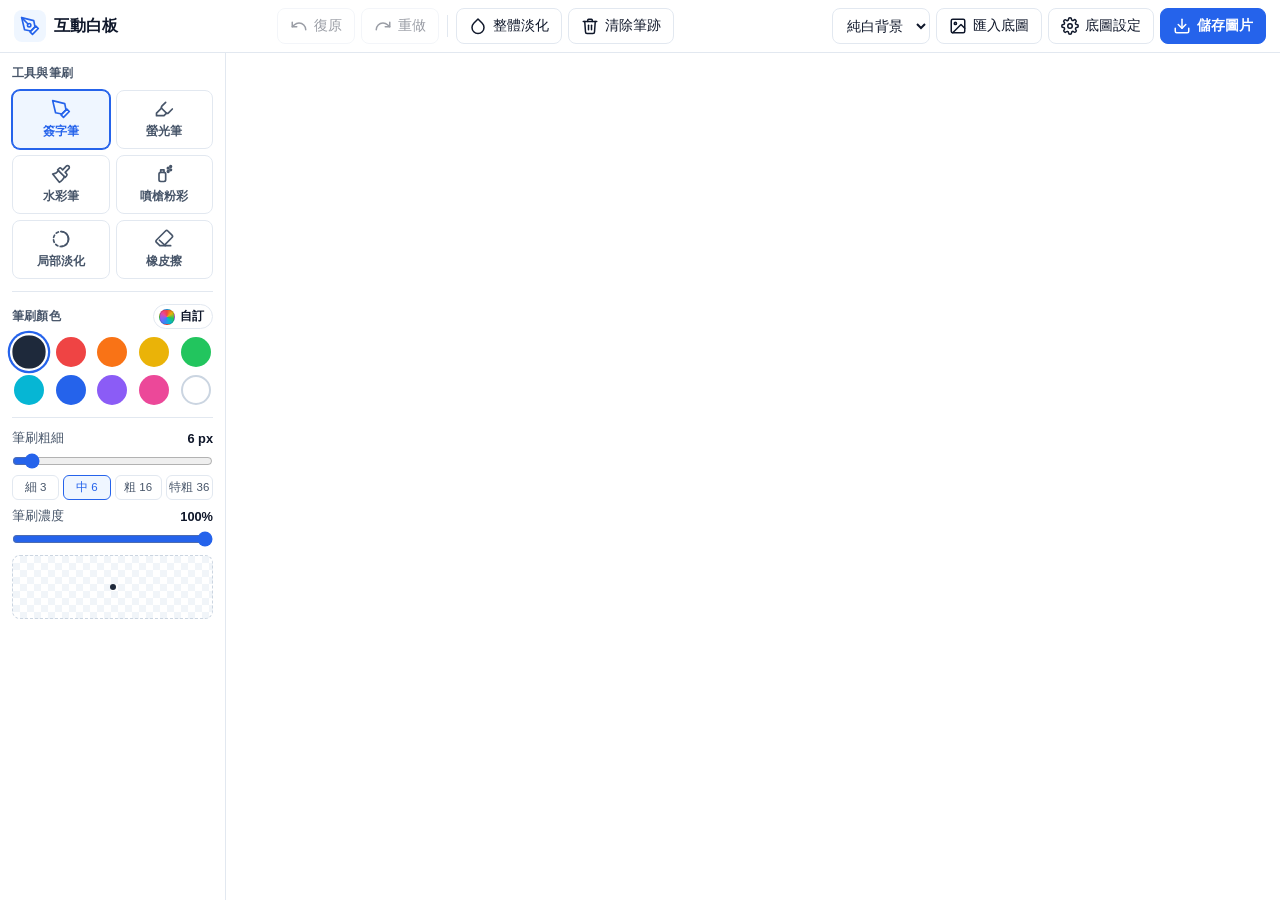
==== Whiteboard/index.html @ e8ccc360 "Add files via upload" ====
<!DOCTYPE html>
<html lang="zh-Hant">
<head>
  <meta charset="UTF-8">
  <meta name="viewport" content="width=device-width, initial-scale=1.0, maximum-scale=1.0, user-scalable=no">
  <title>互動白板 Whiteboard</title>
  <link rel="stylesheet" href="./style.css">
</head>
<body>
  <div class="app-shell" id="appShell">
    <!-- 頂部工具列：歷史紀錄、底圖管理、匯出儲存 -->
    <header class="topbar" role="banner">
      <div class="brand">
        <span class="brand-icon" aria-hidden="true">
          <svg viewBox="0 0 24 24" width="20" height="20" fill="none" stroke="currentColor" stroke-width="2" stroke-linecap="round" stroke-linejoin="round">
            <path d="M12 19l7-7 3 3-7 7-3-3z"></path>
            <path d="M18 13l-1.5-7.5L2 2l3.5 14.5L13 18l5-5z"></path>
            <path d="M2 2l7.586 7.586"></path>
            <circle cx="11" cy="11" r="2"></circle>
          </svg>
        </span>
        <span class="brand-title">互動白板</span>
      </div>

      <!-- 中段：復原 / 重做 / 整體淡化 / 清除 -->
      <div class="topbar-group" role="group" aria-label="畫布操作">
        <button type="button" class="action-btn" id="undoBtn" title="復原上一步 (Ctrl+Z)" aria-label="復原上一步" disabled>
          <svg viewBox="0 0 24 24" width="18" height="18" fill="none" stroke="currentColor" stroke-width="2" stroke-linecap="round" stroke-linejoin="round">
            <path d="M3 7v6h6"></path>
            <path d="M21 17a9 9 0 0 0-9-9 9 9 0 0 0-6 2.3L3 13"></path>
          </svg>
          <span class="btn-label">復原</span>
        </button>

        <button type="button" class="action-btn" id="redoBtn" title="重做下一步 (Ctrl+Y)" aria-label="重做下一步" disabled>
          <svg viewBox="0 0 24 24" width="18" height="18" fill="none" stroke="currentColor" stroke-width="2" stroke-linecap="round" stroke-linejoin="round">
            <path d="M21 7v6h-6"></path>
            <path d="M3 17a9 9 0 0 1 9-9 9 9 0 0 1 6 2.3l3 2.7"></path>
          </svg>
          <span class="btn-label">重做</span>
        </button>

        <span class="divider" aria-hidden="true"></span>

        <button type="button" class="action-btn" id="fadeAllBtn" title="將目前所有筆跡整體淡化 25%（不影響底圖）" aria-label="整體淡化筆跡">
          <svg viewBox="0 0 24 24" width="18" height="18" fill="none" stroke="currentColor" stroke-width="2" stroke-linecap="round" stroke-linejoin="round">
            <path d="M12 2.69l5.66 5.66a8 8 0 1 1-11.31 0z"></path>
          </svg>
          <span class="btn-label">整體淡化</span>
        </button>

        <button type="button" class="action-btn danger-hover" id="clearInkBtn" title="清除所有手繪筆跡（保留底圖，可復原）" aria-label="清除所有筆跡">
          <svg viewBox="0 0 24 24" width="18" height="18" fill="none" stroke="currentColor" stroke-width="2" stroke-linecap="round" stroke-linejoin="round">
            <polyline points="3 6 5 6 21 6"></polyline>
            <path d="M19 6l-1 14a2 2 0 0 1-2 2H8a2 2 0 0 1-2-2L5 6"></path>
            <path d="M10 11v6"></path>
            <path d="M14 11v6"></path>
            <path d="M9 6V4a1 1 0 0 1 1-1h4a1 1 0 0 1 1 1v2"></path>
          </svg>
          <span class="btn-label">清除筆跡</span>
        </button>
      </div>

      <!-- 右段：底紋、匯入底圖、儲存匯出 -->
      <div class="topbar-group" role="group" aria-label="底圖與匯出">
        <label class="select-wrap" title="選擇白板背景樣式">
          <span class="sr-only">白板底紋</span>
          <select id="paperSelect" aria-label="白板底紋樣式">
            <option value="plain">純白背景</option>
            <option value="grid">方格底紋</option>
            <option value="dots">點陣底紋</option>
            <option value="warm">護眼米白</option>
          </select>
        </label>

        <input type="file" id="bgFileInput" accept="image/*" hidden>
        <button type="button" class="action-btn" id="importBgBtn" title="匯入圖片作為底圖（亦支援拖曳圖片或 Ctrl+V 貼上）" aria-label="匯入底圖">
          <svg viewBox="0 0 24 24" width="18" height="18" fill="none" stroke="currentColor" stroke-width="2" stroke-linecap="round" stroke-linejoin="round">
            <rect x="3" y="3" width="18" height="18" rx="2" ry="2"></rect>
            <circle cx="8.5" cy="8.5" r="1.5"></circle>
            <polyline points="21 15 16 10 5 21"></polyline>
          </svg>
          <span class="btn-label">匯入底圖</span>
        </button>

        <button type="button" class="action-btn" id="bgSettingsBtn" title="調整底圖比例、淡化度或移除底圖" aria-label="底圖設定" hidden>
          <svg viewBox="0 0 24 24" width="18" height="18" fill="none" stroke="currentColor" stroke-width="2" stroke-linecap="round" stroke-linejoin="round">
            <circle cx="12" cy="12" r="3"></circle>
            <path d="M19.4 15a1.65 1.65 0 0 0 .33 1.82l.06.06a2 2 0 0 1-2.83 2.83l-.06-.06a1.65 1.65 0 0 0-1.82-.33 1.65 1.65 0 0 0-1 1.51V21a2 2 0 0 1-4 0v-.09A1.65 1.65 0 0 0 9 19.4a1.65 1.65 0 0 0-1.82.33l-.06.06a2 2 0 0 1-2.83-2.83l.06-.06a1.65 1.65 0 0 0 .33-1.82 1.65 1.65 0 0 0-1.51-1H3a2 2 0 0 1 0-4h.09A1.65 1.65 0 0 0 4.6 9a1.65 1.65 0 0 0-.33-1.82l-.06-.06a2 2 0 0 1 2.83-2.83l.06.06a1.65 1.65 0 0 0 1.82.33H9a1.65 1.65 0 0 0 1-1.51V3a2 2 0 0 1 4 0v.09a1.65 1.65 0 0 0 1 1.51 1.65 1.65 0 0 0 1.82-.33l.06-.06a2 2 0 0 1 2.83 2.83l-.06.06a1.65 1.65 0 0 0-.33 1.82V9a1.65 1.65 0 0 0 1.51 1H21a2 2 0 0 1 0 4h-.09a1.65 1.65 0 0 0-1.51 1z"></path>
          </svg>
          <span class="btn-label">底圖設定</span>
        </button>

        <div class="export-dropdown-wrap">
          <button type="button" class="primary-btn" id="exportToggleBtn" aria-expanded="false" aria-controls="exportPanel">
            <svg viewBox="0 0 24 24" width="18" height="18" fill="none" stroke="currentColor" stroke-width="2" stroke-linecap="round" stroke-linejoin="round">
              <path d="M21 15v4a2 2 0 0 1-2 2H5a2 2 0 0 1-2-2v-4"></path>
              <polyline points="7 10 12 15 17 10"></polyline>
              <line x1="12" y1="15" x2="12" y2="3"></line>
            </svg>
            <span>儲存圖片</span>
          </button>

          <!-- 儲存匯出設定面板 -->
          <div class="floating-popover export-popover" id="exportPanel" role="dialog" aria-label="儲存圖片選項" hidden>
            <div class="popover-title">匯出儲存設定</div>
            <label class="field-row">
              <span>檔案名稱</span>
              <input type="text" id="exportNameInput" value="whiteboard" placeholder="輸入檔名">
            </label>
            <label class="field-row">
              <span>圖片格式</span>
              <select id="exportFormatSelect">
                <option value="png">PNG（無損高畫質）</option>
                <option value="jpeg">JPG（檔案較小）</option>
                <option value="png-transparent">PNG（透明背景，不含白板底色）</option>
              </select>
            </label>
            <button type="button" class="primary-btn full-width" id="confirmExportBtn">立即下載圖片</button>
          </div>
        </div>
      </div>
    </header>

    <!-- 底圖調整浮動面板（匯入底圖後可隨時開啟微調） -->
    <div class="floating-popover bg-popover" id="bgPanel" role="dialog" aria-label="底圖調整" hidden>
      <div class="popover-header">
        <span class="popover-title">底圖顯示與淡化</span>
        <button type="button" class="icon-close-btn" id="closeBgPanelBtn" aria-label="關閉底圖設定">&times;</button>
      </div>
      <label class="field-row">
        <span>縮放配置</span>
        <select id="bgFitSelect">
          <option value="contain">完整顯示（等比置中）</option>
          <option value="cover">填滿白板（等比裁切）</option>
          <option value="center">原始尺寸置中</option>
        </select>
      </label>
      <label class="field-col">
        <div class="slider-header">
          <span>底圖不透明度（淡化底圖）</span>
          <strong id="bgOpacityVal">100%</strong>
        </div>
        <input type="range" id="bgOpacityRange" min="10" max="100" value="100">
      </label>
      <div class="popover-actions">
        <button type="button" class="action-btn" id="replaceBgBtn">更換圖片</button>
        <button type="button" class="action-btn danger-text" id="removeBgBtn">移除底圖</button>
      </div>
    </div>

    <!-- 主工作區：畫布舞台 + 繪圖工具面板 -->
    <main class="workspace" id="workspace">
      <!-- 左側／底部浮動繪圖工具列 -->
      <aside class="tool-dock" aria-label="繪圖工具列">
        <!-- 筆刷與擦拭／淡化模式 -->
        <div class="dock-section">
          <span class="section-caption">工具與筆刷</span>
          <div class="tool-grid" role="radiogroup" aria-label="筆刷與橡皮擦工具">
            <button type="button" class="tool-btn active" data-tool="pen" role="radio" aria-checked="true" title="簽字筆 (1) — 清晰流暢實線">
              <svg viewBox="0 0 24 24" width="20" height="20" fill="none" stroke="currentColor" stroke-width="2" stroke-linecap="round" stroke-linejoin="round">
                <path d="M12 19l7-7 3 3-7 7-3-3z"></path>
                <path d="M18 13l-1.5-7.5L2 2l3.5 14.5L13 18l5-5z"></path>
              </svg>
              <span>簽字筆</span>
            </button>

            <button type="button" class="tool-btn" data-tool="highlighter" role="radio" aria-checked="false" title="螢光筆 (2) — 半透明重點標記，單筆不疊黑">
              <svg viewBox="0 0 24 24" width="20" height="20" fill="none" stroke="currentColor" stroke-width="2" stroke-linecap="round" stroke-linejoin="round">
                <path d="M9 11l-6 6v3h9l3-3"></path>
                <path d="M22 12l-4.6 4.6a2 2 0 0 1-2.8 0l-5.2-5.2a2 2 0 0 1 0-2.8L14 4"></path>
              </svg>
              <span>螢光筆</span>
            </button>

            <button type="button" class="tool-btn" data-tool="soft" role="radio" aria-checked="false" title="柔邊水彩 (3) — 柔和羽化暈染筆觸">
              <svg viewBox="0 0 24 24" width="20" height="20" fill="none" stroke="currentColor" stroke-width="2" stroke-linecap="round" stroke-linejoin="round">
                <path d="M18.37 2.63L14 7l-1.59-1.59a2 2 0 0 0-2.82 0L8 7l9 9 1.59-1.59a2 2 0 0 0 0-2.82L17 10l4.37-4.37a2.12 2.12 0 1 0-3-3z"></path>
                <path d="M9 8c-2 3-4 3.5-7 4l8 10c2-1 6-5 6-7"></path>
              </svg>
              <span>水彩筆</span>
            </button>

            <button type="button" class="tool-btn" data-tool="spray" role="radio" aria-checked="false" title="粉彩噴槍 (4) — 自然顆粒噴霧質感">
              <svg viewBox="0 0 24 24" width="20" height="20" fill="none" stroke="currentColor" stroke-width="2" stroke-linecap="round" stroke-linejoin="round">
                <rect x="6" y="10" width="8" height="11" rx="2"></rect>
                <path d="M8 10V7h4v3"></path>
                <circle cx="17" cy="5" r="1"></circle>
                <circle cx="20" cy="7" r="1"></circle>
                <circle cx="20" cy="3" r="1"></circle>
                <circle cx="17" cy="9" r="1"></circle>
              </svg>
              <span>噴槍粉彩</span>
            </button>

            <button type="button" class="tool-btn" data-tool="fade" role="radio" aria-checked="false" title="局部淡化筆 (5) — 塗抹漸進減淡筆跡，不傷底圖">
              <svg viewBox="0 0 24 24" width="20" height="20" fill="none" stroke="currentColor" stroke-width="2" stroke-linecap="round" stroke-linejoin="round">
                <circle cx="12" cy="12" r="9" stroke-dasharray="3 3"></circle>
                <path d="M12 3a9 9 0 0 1 0 18"></path>
              </svg>
              <span>局部淡化</span>
            </button>

            <button type="button" class="tool-btn" data-tool="eraser" role="radio" aria-checked="false" title="橡皮擦 (6) — 擦除筆跡，完整保留底圖">
              <svg viewBox="0 0 24 24" width="20" height="20" fill="none" stroke="currentColor" stroke-width="2" stroke-linecap="round" stroke-linejoin="round">
                <path d="M20 20H7L3 16c-.8-.8-.8-2 0-2.8L13.8 2.4c.8-.8 2-.8 2.8 0L21.6 7.4c.8.8.8 2 0 2.8L12 20"></path>
                <path d="M6.5 13.5L13.5 20"></path>
              </svg>
              <span>橡皮擦</span>
            </button>
          </div>
        </div>

        <hr class="dock-sep">

        <!-- 顏色選擇區 -->
        <div class="dock-section" id="colorSection">
          <div class="section-row">
            <span class="section-caption">筆刷顏色</span>
            <label class="custom-color-chip" title="自訂任意顏色">
              <input type="color" id="customColorInput" value="#1e293b" aria-label="自訂顏色">
              <span class="color-wheel-badge" id="customColorPreview"></span>
              <span class="custom-color-text">自訂</span>
            </label>
          </div>

          <div class="swatch-grid" id="swatchGrid" role="radiogroup" aria-label="預設顏色">
            <button type="button" class="swatch active" data-color="#1e293b" style="--sw:#1e293b" aria-label="墨黑色" title="墨黑色"></button>
            <button type="button" class="swatch" data-color="#ef4444" style="--sw:#ef4444" aria-label="緋紅色" title="緋紅色"></button>
            <button type="button" class="swatch" data-color="#f97316" style="--sw:#f97316" aria-label="亮橘色" title="亮橘色"></button>
            <button type="button" class="swatch" data-color="#eab308" style="--sw:#eab308" aria-label="琥珀黃" title="琥珀黃"></button>
            <button type="button" class="swatch" data-color="#22c55e" style="--sw:#22c55e" aria-label="翠綠色" title="翠綠色"></button>
            <button type="button" class="swatch" data-color="#06b6d4" style="--sw:#06b6d4" aria-label="青藍色" title="青藍色"></button>
            <button type="button" class="swatch" data-color="#2563eb" style="--sw:#2563eb" aria-label="寶藍色" title="寶藍色"></button>
            <button type="button" class="swatch" data-color="#8b5cf6" style="--sw:#8b5cf6" aria-label="羅蘭紫" title="羅蘭紫"></button>
            <button type="button" class="swatch" data-color="#ec4899" style="--sw:#ec4899" aria-label="桃粉色" title="桃粉色"></button>
            <button type="button" class="swatch swatch-light" data-color="#ffffff" style="--sw:#ffffff" aria-label="純白色" title="純白色"></button>
          </div>
        </div>

        <hr class="dock-sep">

        <!-- 筆刷粗細與濃度／淡化強度 -->
        <div class="dock-section">
          <div class="slider-block">
            <div class="slider-header">
              <label for="sizeRange">筆刷粗細</label>
              <strong id="sizeValueLabel">6 px</strong>
            </div>
            <input type="range" id="sizeRange" min="1" max="80" value="6">
            <div class="quick-sizes" aria-label="快速粗細預設">
              <button type="button" class="size-pill" data-size="3">細 3</button>
              <button type="button" class="size-pill active" data-size="6">中 6</button>
              <button type="button" class="size-pill" data-size="16">粗 16</button>
              <button type="button" class="size-pill" data-size="36">特粗 36</button>
            </div>
          </div>

          <div class="slider-block" id="strengthBlock">
            <div class="slider-header">
              <label for="strengthRange" id="strengthLabel">筆刷濃度</label>
              <strong id="strengthValueLabel">100%</strong>
            </div>
            <input type="range" id="strengthRange" min="10" max="100" value="100">
          </div>

          <!-- 即時筆觸大小預覽 -->
          <div class="brush-preview-box" title="目前筆刷尺寸與顏色預覽">
            <span class="brush-preview-dot" id="brushPreviewDot"></span>
          </div>
        </div>
      </aside>

      <!-- 多圖層 Canvas 畫布舞台 -->
      <section class="canvas-stage paper-plain" id="canvasStage" aria-label="白板繪圖區域">
        <!-- 圖層 1：匯入的底圖（獨立於筆跡層，不被橡皮擦或淡化破壞） -->
        <canvas id="bgCanvas"></canvas>
        <!-- 圖層 2：已完成的筆跡主圖層 -->
        <canvas id="drawCanvas"></canvas>
        <!-- 圖層 3：單筆繪製暫存層（確保螢光筆／水彩單筆塗抹均勻不疊黑） -->
        <canvas id="tempCanvas"></canvas>

        <!-- 游標筆刷範圍指示環 -->
        <div class="cursor-ring" id="cursorRing" aria-hidden="true"></div>

        <!-- 拖曳圖片匯入提示遮罩 -->
        <div class="drop-overlay" id="dropOverlay" hidden>
          <div class="drop-card">
            <svg viewBox="0 0 24 24" width="36" height="36" fill="none" stroke="currentColor" stroke-width="2">
              <rect x="3" y="3" width="18" height="18" rx="2" ry="2"></rect>
              <circle cx="8.5" cy="8.5" r="1.5"></circle>
              <polyline points="21 15 16 10 5 21"></polyline>
            </svg>
            <p>放開滑鼠即可將圖片設為白板底圖</p>
          </div>
        </div>

        <!-- 狀態提示 Toast -->
        <div class="toast" id="toastMsg" role="status" aria-live="polite" hidden></div>
      </section>
    </main>
  </div>

  <script defer src="./app.js"></script>
</body>
</html>
---- Whiteboard/style.css ----
:root {
  --bg-shell: #f1f5f9;
  --surface: rgba(255, 255, 255, 0.94);
  --surface-solid: #ffffff;
  --border: #e2e8f0;
  --border-strong: #cbd5e1;
  --text-main: #0f172a;
  --text-muted: #475569;
  --accent: #2563eb;
  --accent-soft: #eff6ff;
  --accent-hover: #1d4ed8;
  --danger: #dc2626;
  --danger-soft: #fef2f2;
  --shadow-sm: 0 2px 8px rgba(15, 23, 42, 0.06);
  --shadow-md: 0 10px 28px rgba(15, 23, 42, 0.12);
  --radius-md: 12px;
  --radius-sm: 8px;
}

*,
*::before,
*::after {
  box-sizing: border-box;
}

html,
body {
  margin: 0;
  padding: 0;
  width: 100%;
  height: 100vh;
  height: 100dvh;
  overflow: hidden;
  font-family: -apple-system, BlinkMacSystemFont, "Segoe UI", "Microsoft JhengHei", "PingFang TC", sans-serif;
  color: var(--text-main);
  background: var(--bg-shell);
  -webkit-user-select: none;
  user-select: none;
}

.sr-only {
  position: absolute;
  width: 1px;
  height: 1px;
  overflow: hidden;
  clip: rect(0, 0, 0, 0);
  white-space: nowrap;
}

.app-shell {
  display: flex;
  flex-direction: column;
  width: 100%;
  height: 100%;
  position: relative;
}

/* 頂部導覽工具列 */
.topbar {
  display: flex;
  align-items: center;
  justify-content: space-between;
  gap: 10px;
  padding: 8px 14px;
  background: var(--surface);
  -webkit-backdrop-filter: blur(10px);
  backdrop-filter: blur(10px);
  border-bottom: 1px solid var(--border);
  z-index: 30;
  flex-wrap: wrap;
}

.brand {
  display: flex;
  align-items: center;
  gap: 8px;
  font-weight: 700;
  font-size: 1rem;
  color: var(--text-main);
  white-space: nowrap;
}

.brand-icon {
  display: inline-flex;
  align-items: center;
  justify-content: center;
  width: 32px;
  height: 32px;
  border-radius: 8px;
  background: var(--accent-soft);
  color: var(--accent);
}

.topbar-group {
  display: flex;
  align-items: center;
  gap: 6px;
  flex-wrap: wrap;
}

.divider {
  width: 1px;
  height: 22px;
  background: var(--border);
  margin: 0 2px;
}

/* 通用按鈕與表單元件 */
button,
select,
input {
  font-family: inherit;
}

.action-btn,
.primary-btn {
  display: inline-flex;
  align-items: center;
  justify-content: center;
  gap: 6px;
  height: 36px;
  padding: 0 12px;
  border-radius: var(--radius-sm);
  font-size: 0.875rem;
  font-weight: 500;
  cursor: pointer;
  transition: background-color 0.15s ease, border-color 0.15s ease, color 0.15s ease, opacity 0.15s ease;
  white-space: nowrap;
}

.action-btn {
  background: var(--surface-solid);
  border: 1px solid var(--border);
  color: var(--text-main);
}

.action-btn:hover:not(:disabled) {
  background: #f8fafc;
  border-color: var(--border-strong);
}

.action-btn:disabled {
  opacity: 0.42;
  cursor: not-allowed;
}

.action-btn.danger-hover:hover:not(:disabled) {
  color: var(--danger);
  border-color: #fecaca;
  background: var(--danger-soft);
}

.action-btn.danger-text {
  color: var(--danger);
  border-color: #fecaca;
}

.action-btn.danger-text:hover {
  background: var(--danger-soft);
}

.primary-btn {
  background: var(--accent);
  border: 1px solid var(--accent);
  color: #ffffff;
  font-weight: 600;
}

.primary-btn:hover {
  background: var(--accent-hover);
  border-color: var(--accent-hover);
}

.primary-btn.full-width {
  width: 100%;
  margin-top: 4px;
}

.select-wrap select,
.field-row select,
.field-row input[type="text"] {
  height: 36px;
  padding: 0 10px;
  border-radius: var(--radius-sm);
  border: 1px solid var(--border);
  background: var(--surface-solid);
  color: var(--text-main);
  font-size: 0.875rem;
  outline: none;
}

.select-wrap select:focus,
.field-row select:focus,
.field-row input[type="text"]:focus {
  border-color: var(--accent);
}

/* 浮動設定彈窗 */
.export-dropdown-wrap {
  position: relative;
}

.floating-popover {
  position: absolute;
  background: var(--surface-solid);
  border: 1px solid var(--border);
  border-radius: var(--radius-md);
  box-shadow: var(--shadow-md);
  padding: 14px;
  z-index: 50;
  display: flex;
  flex-direction: column;
  gap: 10px;
}

.floating-popover[hidden] {
  display: none !important;
}

.export-popover {
  top: calc(100% + 8px);
  right: 0;
  width: 280px;
}

.bg-popover {
  top: 58px;
  right: 16px;
  width: 280px;
}

.popover-header {
  display: flex;
  align-items: center;
  justify-content: space-between;
}

.popover-title {
  font-weight: 700;
  font-size: 0.92rem;
  color: var(--text-main);
}

.icon-close-btn {
  border: none;
  background: transparent;
  font-size: 1.25rem;
  line-height: 1;
  color: var(--text-muted);
  cursor: pointer;
  padding: 2px 6px;
  border-radius: 6px;
}

.icon-close-btn:hover {
  background: #f1f5f9;
  color: var(--text-main);
}

.field-row {
  display: flex;
  flex-direction: column;
  gap: 4px;
  font-size: 0.82rem;
  color: var(--text-muted);
}

.field-col {
  display: flex;
  flex-direction: column;
  gap: 6px;
  font-size: 0.82rem;
  color: var(--text-muted);
}

.popover-actions {
  display: grid;
  grid-template-columns: 1fr 1fr;
  gap: 8px;
  margin-top: 2px;
}

/* 主工作區與工具列 */
.workspace {
  flex: 1;
  position: relative;
  display: flex;
  min-height: 0;
  overflow: hidden;
}

.tool-dock {
  width: 226px;
  background: var(--surface);
  -webkit-backdrop-filter: blur(10px);
  backdrop-filter: blur(10px);
  border-right: 1px solid var(--border);
  padding: 12px;
  display: flex;
  flex-direction: column;
  gap: 12px;
  overflow-y: auto;
  z-index: 20;
  flex-shrink: 0;
}

.dock-section {
  display: flex;
  flex-direction: column;
  gap: 8px;
}

.section-row {
  display: flex;
  align-items: center;
  justify-content: space-between;
}

.section-caption {
  font-size: 0.78rem;
  font-weight: 700;
  color: var(--text-muted);
  letter-spacing: 0.02em;
}

.dock-sep {
  border: none;
  border-top: 1px solid var(--border);
  margin: 0;
}

/* 工具選擇按鈕網格 */
.tool-grid {
  display: grid;
  grid-template-columns: repeat(2, 1fr);
  gap: 6px;
}

.tool-btn {
  display: flex;
  flex-direction: column;
  align-items: center;
  justify-content: center;
  gap: 4px;
  padding: 8px 6px;
  border-radius: var(--radius-sm);
  border: 1px solid var(--border);
  background: var(--surface-solid);
  color: var(--text-muted);
  font-size: 0.78rem;
  font-weight: 600;
  cursor: pointer;
  transition: all 0.15s ease;
}

.tool-btn:hover {
  border-color: var(--border-strong);
  color: var(--text-main);
  background: #f8fafc;
}

.tool-btn.active {
  border-color: var(--accent);
  background: var(--accent-soft);
  color: var(--accent);
  box-shadow: 0 0 0 1px var(--accent);
}

/* 顏色選擇器與色票 */
.custom-color-chip {
  display: inline-flex;
  align-items: center;
  gap: 5px;
  padding: 3px 8px 3px 5px;
  border-radius: 999px;
  border: 1px solid var(--border);
  background: var(--surface-solid);
  cursor: pointer;
  font-size: 0.75rem;
  font-weight: 600;
  color: var(--text-main);
  position: relative;
}

.custom-color-chip input[type="color"] {
  position: absolute;
  inset: 0;
  opacity: 0;
  width: 100%;
  height: 100%;
  cursor: pointer;
  margin: 0;
  padding: 0;
  border: none;
}

.color-wheel-badge {
  width: 16px;
  height: 16px;
  border-radius: 50%;
  background: conic-gradient(#ef4444, #eab308, #22c55e, #06b6d4, #3b82f6, #8b5cf6, #ec4899, #ef4444);
  border: 1px solid rgba(0, 0, 0, 0.15);
}

.swatch-grid {
  display: grid;
  grid-template-columns: repeat(5, 1fr);
  gap: 8px;
}

.swatch {
  width: 30px;
  height: 30px;
  border-radius: 50%;
  background: var(--sw);
  border: 2px solid transparent;
  cursor: pointer;
  padding: 0;
  justify-self: center;
  transition: transform 0.12s ease, box-shadow 0.12s ease;
}

.swatch-light {
  border-color: var(--border-strong);
}

.swatch:hover {
  transform: scale(1.1);
}

.swatch.active {
  transform: scale(1.12);
  box-shadow: 0 0 0 2px #ffffff, 0 0 0 4px var(--accent);
}

.dock-section.dimmed {
  opacity: 0.45;
  pointer-events: none;
}

/* 滑桿與預設粗細 */
.slider-block {
  display: flex;
  flex-direction: column;
  gap: 6px;
}

.slider-header {
  display: flex;
  align-items: center;
  justify-content: space-between;
  font-size: 0.8rem;
  color: var(--text-muted);
}

.slider-header strong {
  color: var(--text-main);
  font-variant-numeric: tabular-nums;
}

input[type="range"] {
  width: 100%;
  accent-color: var(--accent);
  cursor: pointer;
  margin: 0;
}

.quick-sizes {
  display: grid;
  grid-template-columns: repeat(4, 1fr);
  gap: 4px;
}

.size-pill {
  padding: 4px 2px;
  font-size: 0.72rem;
  border-radius: 6px;
  border: 1px solid var(--border);
  background: var(--surface-solid);
  color: var(--text-muted);
  cursor: pointer;
}

.size-pill.active,
.size-pill:hover {
  border-color: var(--accent);
  color: var(--accent);
  background: var(--accent-soft);
}

.brush-preview-box {
  height: 64px;
  border-radius: var(--radius-sm);
  border: 1px dashed var(--border-strong);
  background-color: #ffffff;
  background-image:
    linear-gradient(45deg, #f1f5f9 25%, transparent 25%),
    linear-gradient(-45deg, #f1f5f9 25%, transparent 25%),
    linear-gradient(45deg, transparent 75%, #f1f5f9 75%),
    linear-gradient(-45deg, transparent 75%, #f1f5f9 75%);
  background-size: 14px 14px;
  background-position: 0 0, 0 7px, 7px -7px, -7px 0;
  display: flex;
  align-items: center;
  justify-content: center;
  overflow: hidden;
}

.brush-preview-dot {
  border-radius: 50%;
  background: #1e293b;
  transition: width 0.08s ease, height 0.08s ease, background-color 0.12s ease, opacity 0.12s ease, filter 0.12s ease;
}

/* 多圖層畫布舞台與紙張底紋 */
.canvas-stage {
  flex: 1;
  position: relative;
  overflow: hidden;
  touch-action: none;
  cursor: crosshair;
}

.canvas-stage.paper-plain {
  background-color: #ffffff;
}

.canvas-stage.paper-warm {
  background-color: #fdfaf3;
}

.canvas-stage.paper-grid {
  background-color: #ffffff;
  background-image:
    linear-gradient(to right, #e2e8f0 1px, transparent 1px),
    linear-gradient(to bottom, #e2e8f0 1px, transparent 1px);
  background-size: 28px 28px;
}

.canvas-stage.paper-dots {
  background-color: #ffffff;
  background-image: radial-gradient(#cbd5e1 1.3px, transparent 1.3px);
  background-size: 24px 24px;
}

.canvas-stage canvas {
  position: absolute;
  inset: 0;
  width: 100%;
  height: 100%;
  display: block;
}

#bgCanvas {
  z-index: 1;
  pointer-events: none;
}

#drawCanvas {
  z-index: 2;
  pointer-events: none;
}

#tempCanvas {
  z-index: 3;
  pointer-events: none;
}

/* 筆刷游標預覽環 */
.cursor-ring {
  position: absolute;
  top: 0;
  left: 0;
  width: 12px;
  height: 12px;
  border-radius: 50%;
  border: 1.5px solid rgba(15, 23, 42, 0.65);
  box-shadow: 0 0 0 1px rgba(255, 255, 255, 0.75);
  pointer-events: none;
  transform: translate(-50%, -50%);
  z-index: 10;
  display: none;
}

/* 拖放圖片匯入遮罩 */
.drop-overlay {
  position: absolute;
  inset: 12px;
  border: 2.5px dashed var(--accent);
  border-radius: 16px;
  background: rgba(239, 246, 255, 0.86);
  display: flex;
  align-items: center;
  justify-content: center;
  z-index: 25;
  pointer-events: none;
}

.drop-overlay[hidden] {
  display: none !important;
}

.drop-card {
  display: flex;
  flex-direction: column;
  align-items: center;
  gap: 8px;
  color: var(--accent);
  font-weight: 700;
  font-size: 1rem;
}

.drop-card p {
  margin: 0;
}

/* 底部輕量提示訊息 */
.toast {
  position: absolute;
  bottom: 18px;
  left: 50%;
  transform: translateX(-50%);
  background: rgba(15, 23, 42, 0.88);
  color: #ffffff;
  padding: 8px 16px;
  border-radius: 999px;
  font-size: 0.84rem;
  font-weight: 500;
  box-shadow: var(--shadow-sm);
  z-index: 40;
  pointer-events: none;
}

.toast[hidden] {
  display: none !important;
}

/* 行動裝置與平板響應式排版（防止 iOS Safari 輸入框自動放大） */
@media (max-width: 768px) {
  .topbar {
    padding: 6px 10px;
    gap: 6px;
  }

  .brand-title,
  .btn-label {
    display: none;
  }

  .select-wrap select,
  .field-row select,
  .field-row input[type="text"] {
    font-size: 16px;
  }

  .workspace {
    flex-direction: column-reverse;
  }

  .tool-dock {
    width: 100%;
    max-height: 196px;
    border-right: none;
    border-top: 1px solid var(--border);
    padding: 8px 10px;
    flex-direction: row;
    flex-wrap: nowrap;
    overflow-x: auto;
    overflow-y: hidden;
    align-items: flex-start;
    gap: 14px;
  }

  .dock-sep {
    width: 1px;
    height: 120px;
    border-top: none;
    border-left: 1px solid var(--border);
    flex-shrink: 0;
  }

  .dock-section {
    flex-shrink: 0;
    min-width: 180px;
  }

  .tool-grid {
    grid-template-columns: repeat(3, 1fr);
  }

  .brush-preview-box {
    display: none;
  }

  .export-popover,
  .bg-popover {
    right: 8px;
    width: min(290px, calc(100vw - 16px));
  }
}
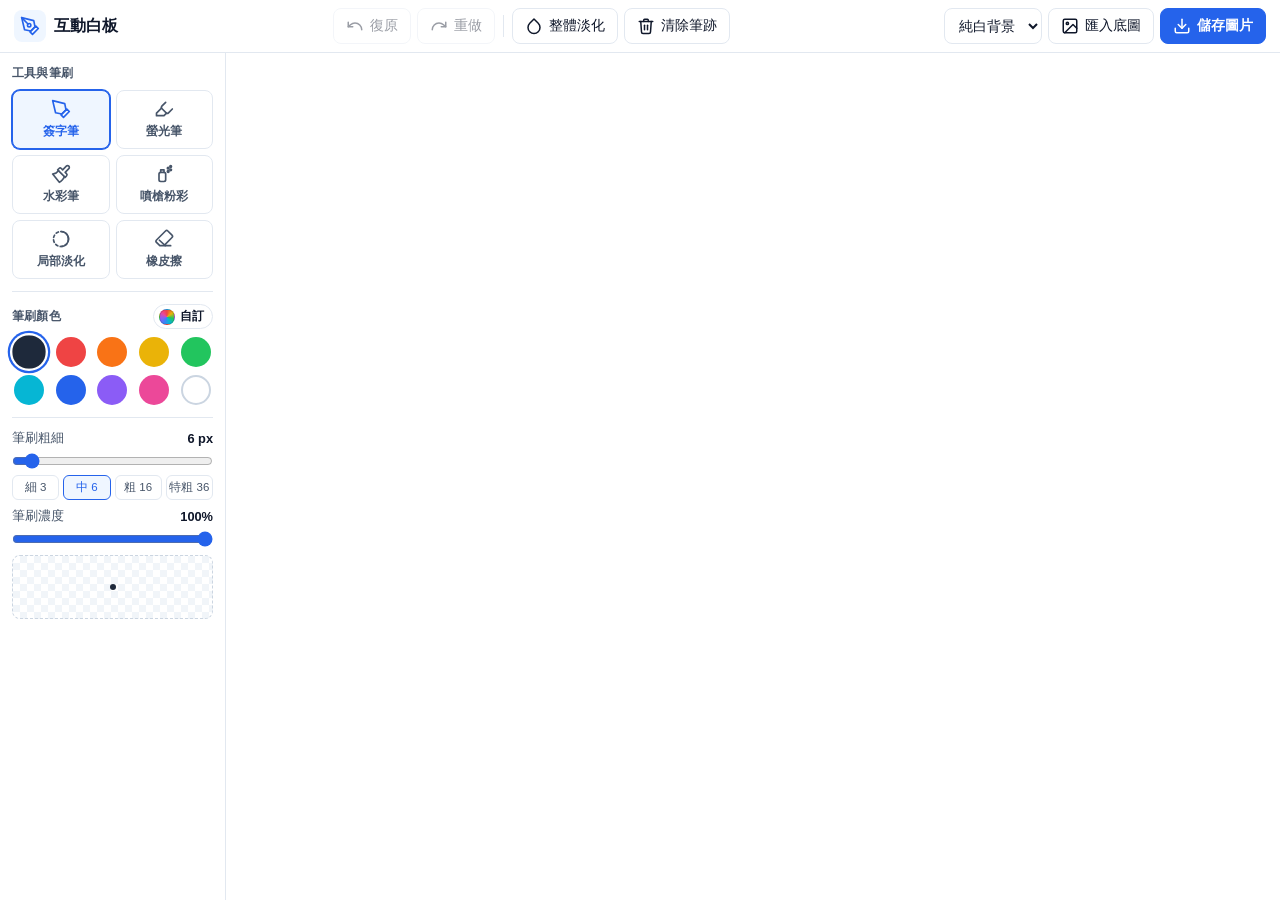
==== commit f242ff9c: "Add files via upload" ====
--- a/Whiteboard/index.html
+++ b/Whiteboard/index.html
@@ -4,6 +4,41 @@
   <meta charset="UTF-8">
   <meta name="viewport" content="width=device-width, initial-scale=1.0, maximum-scale=1.0, user-scalable=no">
   <title>互動白板 Whiteboard</title>
+  <script>
+    // 偵測 LINE 與 Android App 內建瀏覽器，於頁面載入第一時間自動跳往系統預設瀏覽器
+    (function () {
+      var ua = navigator.userAgent || '';
+      var isHttp = location.protocol === 'http:' || location.protocol === 'https:';
+      if (!isHttp) return;
+
+      // 1. LINE（iOS / Android 皆支援官方 openExternalBrowser=1 自動喚起預設瀏覽器）
+      if (/\bLine\//i.test(ua)) {
+        try {
+          var lineUrl = new URL(location.href);
+          if (lineUrl.searchParams.get('openExternalBrowser') !== '1') {
+            lineUrl.searchParams.set('openExternalBrowser', '1');
+            location.replace(lineUrl.toString());
+            return;
+          }
+        } catch (_) {}
+      }
+
+      // 2. Android 其他內建瀏覽器（FB / IG / Messenger / Threads / WeChat / WebView）嘗試透過 Intent 跳預設瀏覽器
+      var isAndroid = /\bAndroid\b/i.test(ua);
+      var isOtherInApp = /\b(FBAN|FBAV|FB_IAB|Instagram|Barcelona|MicroMessenger|BytedanceWebview|musical_ly|TikTok)\b|;\s*wv\b/i.test(ua);
+      if (isAndroid && isOtherInApp) {
+        try {
+          if (sessionStorage.getItem('wb_android_intent_tried') !== '1') {
+            sessionStorage.setItem('wb_android_intent_tried', '1');
+            var scheme = location.protocol.replace(':', '');
+            var cleanUrl = location.href.replace(/^https?:\/\//i, '');
+            var intentUrl = 'intent://' + cleanUrl + '#Intent;scheme=' + scheme + ';S.browser_fallback_url=' + encodeURIComponent(location.href) + ';end';
+            location.replace(intentUrl);
+          }
+        } catch (_) {}
+      }
+    })();
+  </script>
   <link rel="stylesheet" href="./style.css">
 </head>
 <body>
@@ -299,6 +334,27 @@
         <div class="toast" id="toastMsg" role="status" aria-live="polite" hidden></div>
       </section>
     </main>
+
+    <!-- App 內建瀏覽器（LINE / FB / IG 等）跳轉預設瀏覽器引導彈窗 -->
+    <div class="inapp-backdrop" id="inAppModal" role="dialog" aria-modal="true" aria-labelledby="inAppTitle" hidden>
+      <div class="inapp-card">
+        <div class="inapp-badge" aria-hidden="true">↗ 請切換至預設瀏覽器</div>
+        <h2 class="inapp-title" id="inAppTitle">建議使用系統預設瀏覽器開啟</h2>
+        <p class="inapp-desc" id="inAppDesc">
+          偵測到您目前在 App 內建瀏覽器中開啟，可能會無法正常下載與儲存白板圖片。
+        </p>
+        <div class="inapp-steps" id="inAppSteps">
+          若點擊下方按鈕未自動跳轉，請點選畫面右上角或右下角的 <strong>「⋯」</strong> 選單，選擇 <strong>「以預設瀏覽器開啟 / 在 Safari 開啟」</strong>。
+        </div>
+        <div class="inapp-actions">
+          <a href="#" class="primary-btn full-width inapp-link-btn" id="openExtBrowserBtn">開啟預設瀏覽器</a>
+          <div class="inapp-sub-actions">
+            <button type="button" class="action-btn" id="copyPageUrlBtn">複製網址</button>
+            <button type="button" class="action-btn" id="dismissInAppBtn">先在此繼續使用</button>
+          </div>
+        </div>
+      </div>
+    </div>
   </div>
 
   <script defer src="./app.js"></script>
--- a/Whiteboard/style.css
+++ b/Whiteboard/style.css
@@ -23,6 +23,10 @@
   box-sizing: border-box;
 }
 
+[hidden] {
+  display: none !important;
+}
+
 html,
 body {
   margin: 0;
@@ -635,6 +639,92 @@
   display: none !important;
 }
 
+/* App 內建瀏覽器跳轉預設瀏覽器引導彈窗 */
+.inapp-backdrop {
+  position: fixed;
+  inset: 0;
+  background: rgba(15, 23, 42, 0.62);
+  -webkit-backdrop-filter: blur(4px);
+  backdrop-filter: blur(4px);
+  display: flex;
+  align-items: center;
+  justify-content: center;
+  padding: 16px;
+  z-index: 100;
+}
+
+.inapp-backdrop[hidden] {
+  display: none !important;
+}
+
+.inapp-card {
+  width: min(400px, 100%);
+  background: var(--surface-solid);
+  border-radius: 16px;
+  padding: 22px 20px;
+  box-shadow: var(--shadow-md);
+  border: 1px solid var(--border);
+  display: flex;
+  flex-direction: column;
+  gap: 12px;
+}
+
+.inapp-badge {
+  align-self: flex-start;
+  padding: 4px 10px;
+  border-radius: 999px;
+  background: var(--accent-soft);
+  color: var(--accent);
+  font-size: 0.78rem;
+  font-weight: 700;
+}
+
+.inapp-title {
+  margin: 0;
+  font-size: 1.12rem;
+  line-height: 1.35;
+  color: var(--text-main);
+}
+
+.inapp-desc {
+  margin: 0;
+  font-size: 0.9rem;
+  line-height: 1.55;
+  color: var(--text-muted);
+}
+
+.inapp-steps {
+  padding: 10px 12px;
+  border-radius: var(--radius-sm);
+  background: #f8fafc;
+  border: 1px solid var(--border);
+  font-size: 0.84rem;
+  line-height: 1.55;
+  color: var(--text-main);
+}
+
+.inapp-actions {
+  display: flex;
+  flex-direction: column;
+  gap: 8px;
+  margin-top: 4px;
+}
+
+.inapp-link-btn {
+  text-decoration: none;
+  height: 42px;
+  font-size: 0.95rem;
+}
+
+.inapp-sub-actions {
+  display: flex;
+  gap: 8px;
+}
+
+.inapp-sub-actions > * {
+  flex: 1;
+}
+
 /* 行動裝置與平板響應式排版（防止 iOS Safari 輸入框自動放大） */
 @media (max-width: 768px) {
   .topbar {
